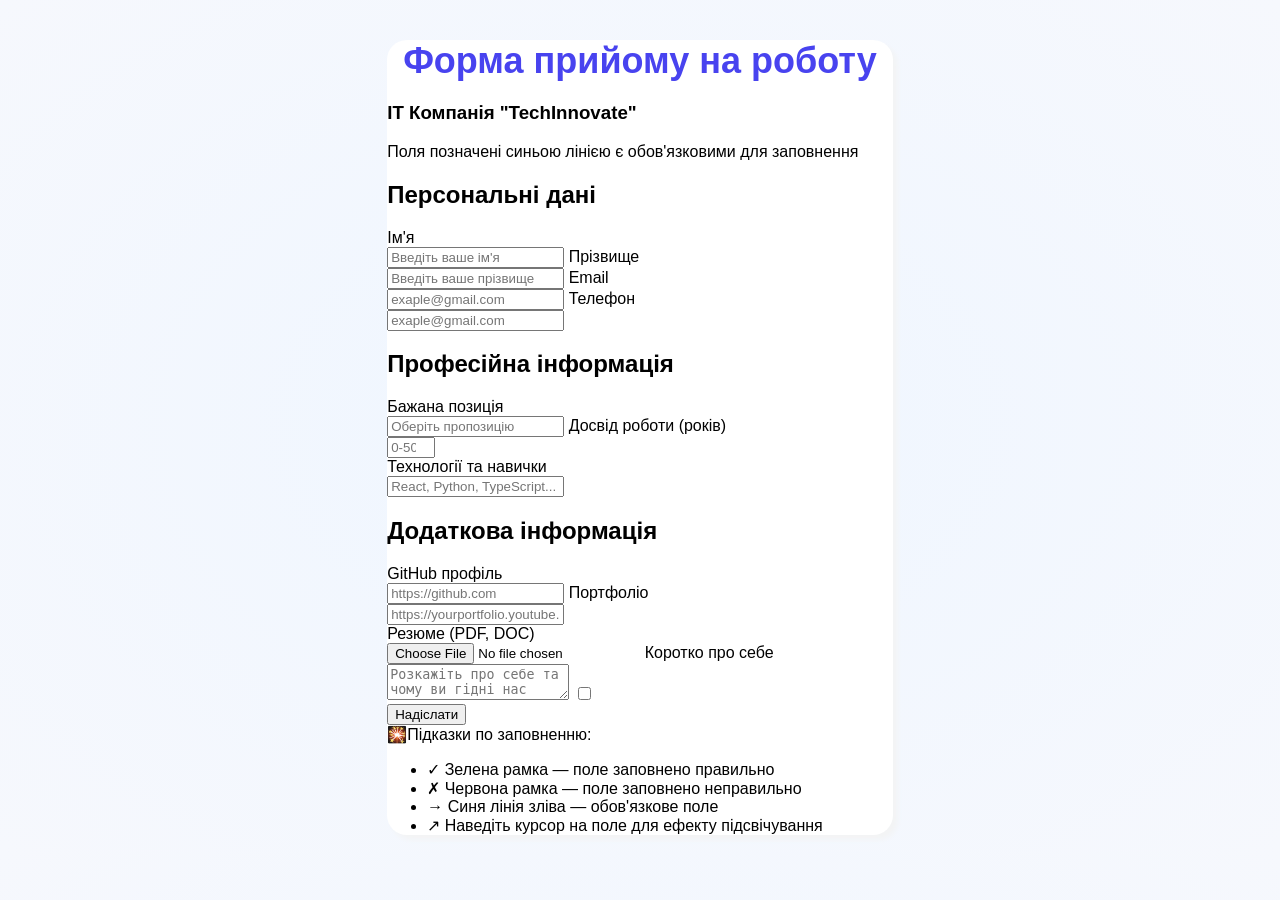
==== CW_less15/index.html @ 41fa4157 "Add files via upload" ====
<!DOCTYPE html>
<html lang="en">
<head>
    <meta charset="UTF-8">
    <title>Title</title>
    <link type = "text/css" href = "style/style.css" rel = "stylesheet">
    <meta name = "viewport" content = "width = device-width, initial-scale = 1">
</head>
<body>
<div class = "wrapper">
    <header>
        <h1>Форма прийому на роботу</h1>
        <h3>ІТ Компанія "TechInnovate"</h3>
        <p>Поля позначені синьою лінією є обов'язковими для заповнення</p>
    </header>
    <main>
        <form class = "person-infa">
            <h2>Персональні дані</h2>
            <label>
                Ім'я<br>
                <input type="text" name = "name" placeholder="Введіть ваше ім'я" required>
            </label>
            <label>
                Прізвище<br>
                <input type = "text" name = "name" placeholder = "Введіть ваше прізвище" required>
            </label>
            <label>
                Email<br>
                <input type = "email" name = "name" placeholder = "exaple@gmail.com" required>
            </label>
            <label>
                Телефон <br>
                <input type = "tel" name = "name" placeholder = "exaple@gmail.com" required>
            </label>
        </form>
        <form class = "profesion-infa">
            <h2>Професійна інформація</h2>
            <div>
                <label>
                    Бажана позиція<br>
                    <input type="text" name = "name" placeholder="Оберіть пропозицію" required>
                </label>
                <label>
                    Досвід роботи (років)<br>
                    <input type = "number" name = "name" min = "0" max = "50" placeholder = "0-50" required>
                </label>
            </div>
            <label>
                Технології та навички<br>
                <input type = "email" name = "name" placeholder = "React, Python, TypeScript..." required>
            </label>
        </form>
        <form class = "extra-infa">
            <h2>Додаткова інформація</h2>
            <div>
                <label>
                    GitHub профіль<br>
                    <input type="text" name = "name" placeholder="https://github.com" >
                </label>
                <label>
                    Портфоліо<br>
                    <input type = "text" name = "name" placeholder = "https://yourportfolio.youtube.com">
                </label>
            </div>
            <label>
                Резюме (PDF, DOC)<br>
                <input type = "file" name = "name" placeholder = "Вибрати файл" required>
            </label>
            <label>
                Коротко про себе<br>
                <textarea name = "name" placeholder = "Розкажіть про себе та чому ви гідні нас" required></textarea>
            </label>
            <label>
                <input type = "checkbox" name = "name" placeholder = "Я даю згоду на обробку персональних даних та підтверджую, що вся надана інформація є достовірною" required>
            </label>
        </form>
        <button type = "submit">Надіслати</button>
    </main>
    <footer>🎇<span>Підказки по заповненню:</span>
        <ul>
            <li>✓ Зелена рамка — поле заповнено правильно</li>
            <li>✗ Червона рамка — поле заповнено неправильно</li>
            <li>→ Синя лінія зліва — обов'язкове поле</li>
            <li>↗ Наведіть курсор на поле для ефекту підсвічування</li>
        </ul>
    </footer>
</div>
</body>
</html>
---- CW_less15/style/style.css ----
.wrapper{
    max-width: 800px;
    width: 40%;
    margin: 0 auto;
    box-shadow: 5px 5px 5px #f3f4f5;
    background: #fff;
    border-radius: 20px;
}
html{
    background: radial-gradient(#eff6ff, #f6f8fd);
    font-family: SansSerif, sans-serif;
}
h1{
    text-align: center;
    font-size: 36px;
    font-weight: 550;
    color: #4843ef;
    margin: 40px 0 20px 0;
}
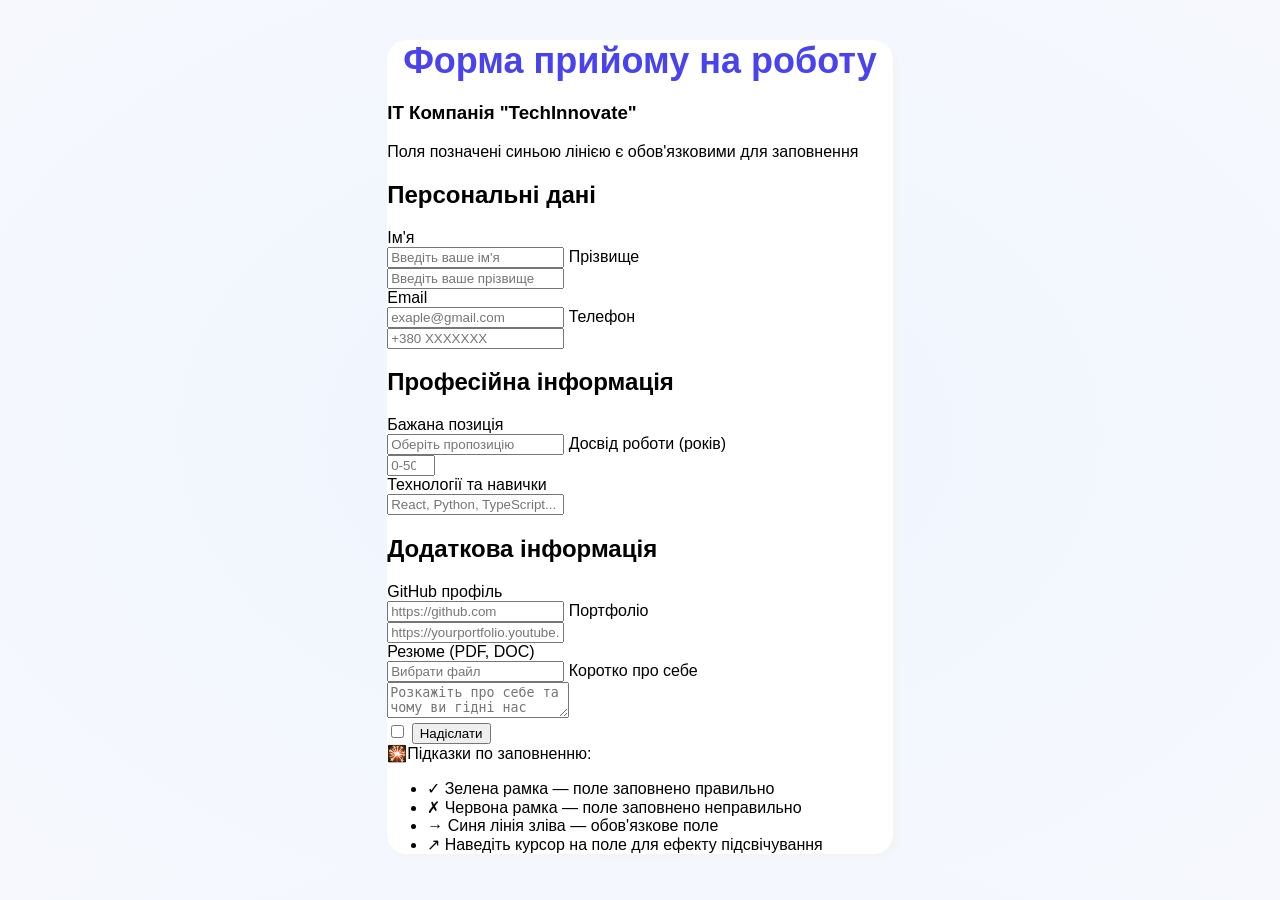
==== commit 97c4f549: "Update index.html" ====
--- a/CW_less15/index.html
+++ b/CW_less15/index.html
@@ -16,43 +16,47 @@
     <main>
         <form class = "person-infa">
             <h2>Персональні дані</h2>
-            <label>
-                Ім'я<br>
-                <input type="text" name = "name" placeholder="Введіть ваше ім'я" required>
-            </label>
-            <label>
-                Прізвище<br>
-                <input type = "text" name = "name" placeholder = "Введіть ваше прізвище" required>
-            </label>
-            <label>
-                Email<br>
-                <input type = "email" name = "name" placeholder = "exaple@gmail.com" required>
-            </label>
-            <label>
-                Телефон <br>
-                <input type = "tel" name = "name" placeholder = "exaple@gmail.com" required>
-            </label>
+            <div class = "form-group">
+                <label>
+                    Ім'я<br>
+                    <input type="text" name = "name" placeholder="Введіть ваше ім'я" required>
+                </label>
+                <label>
+                    Прізвище<br>
+                    <input type = "text" name = "name" placeholder = "Введіть ваше прізвище" required>
+                </label>
+            </div>
+            <div class = "form-group">
+                <label>
+                    Email<br>
+                    <input type = "email" name = "name" placeholder = "exaple@gmail.com" required>
+                </label>
+                <label>
+                    Телефон <br>
+                    <input type = "tel" name = "name" placeholder = "+380 XXXXXXX" required>
+                </label>
+            </div>
         </form>
         <form class = "profesion-infa">
             <h2>Професійна інформація</h2>
-            <div>
-                <label>
-                    Бажана позиція<br>
-                    <input type="text" name = "name" placeholder="Оберіть пропозицію" required>
-                </label>
-                <label>
-                    Досвід роботи (років)<br>
-                    <input type = "number" name = "name" min = "0" max = "50" placeholder = "0-50" required>
-                </label>
+            <div class = "form-group">
+                    <label>
+                        Бажана позиція<br>
+                        <input class = "desire" type="text" name = "name" placeholder="Оберіть пропозицію" required>
+                    </label>
+                    <label>
+                        Досвід роботи (років)<br>
+                        <input type = "number" name = "name" min = "0" max = "50" placeholder = "0-50" required>
+                    </label>
             </div>
             <label>
                 Технології та навички<br>
-                <input type = "email" name = "name" placeholder = "React, Python, TypeScript..." required>
+                <input class = "technologie-skills" type = "email" name = "name" placeholder = "React, Python, TypeScript..." required>
             </label>
         </form>
         <form class = "extra-infa">
             <h2>Додаткова інформація</h2>
-            <div>
+            <div class = "form-group">
                 <label>
                     GitHub профіль<br>
                     <input type="text" name = "name" placeholder="https://github.com" >
@@ -64,16 +68,16 @@
             </div>
             <label>
                 Резюме (PDF, DOC)<br>
-                <input type = "file" name = "name" placeholder = "Вибрати файл" required>
+                <input class = "technologie-skills" = "file" name = "name" placeholder = "Вибрати файл" required>
             </label>
             <label>
                 Коротко про себе<br>
                 <textarea name = "name" placeholder = "Розкажіть про себе та чому ви гідні нас" required></textarea>
             </label>
-            <label>
-                <input type = "checkbox" name = "name" placeholder = "Я даю згоду на обробку персональних даних та підтверджую, що вся надана інформація є достовірною" required>
-            </label>
         </form>
+        <label>
+            <input type = "checkbox" name = "name" placeholder = "Я даю згоду на обробку персональних даних та підтверджую, що вся надана інформація є достовірною" required>
+        </label>
         <button type = "submit">Надіслати</button>
     </main>
     <footer>🎇<span>Підказки по заповненню:</span>
@@ -86,4 +90,4 @@
     </footer>
 </div>
 </body>
-</html>+</html>
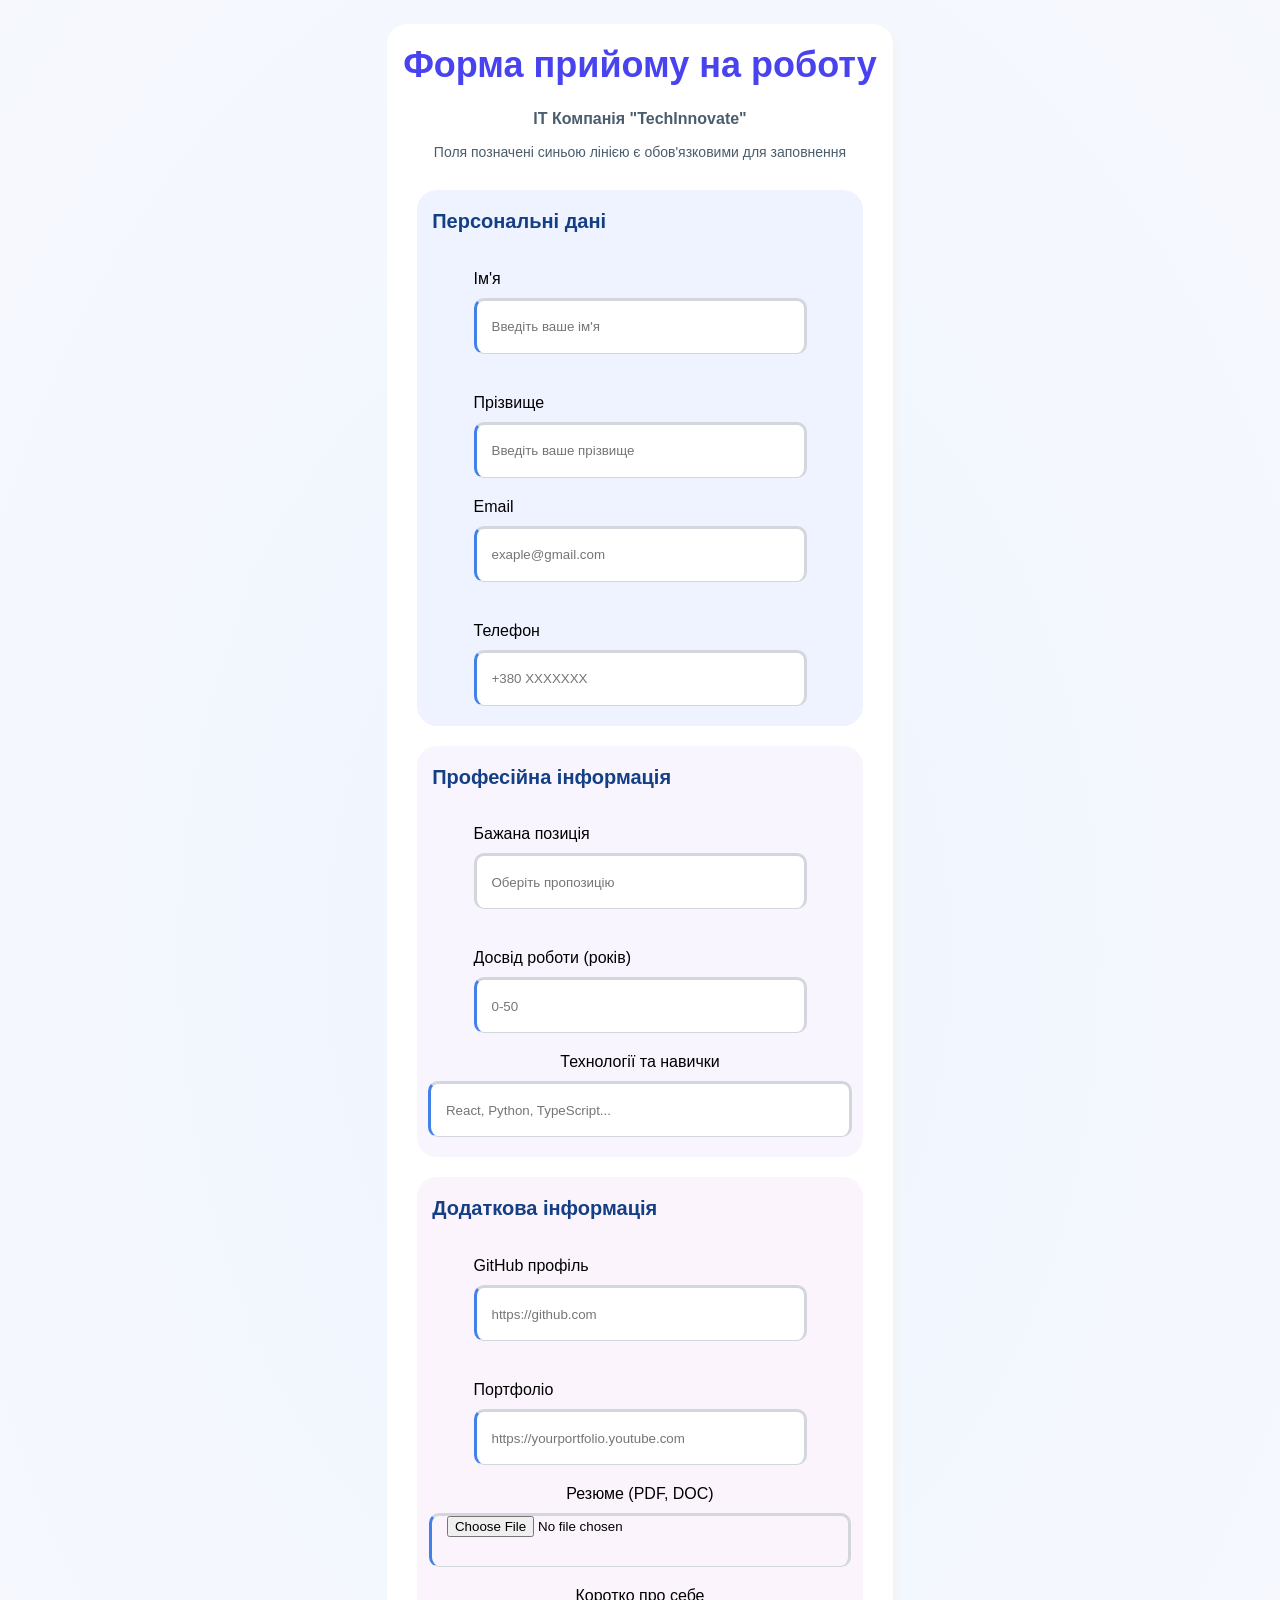
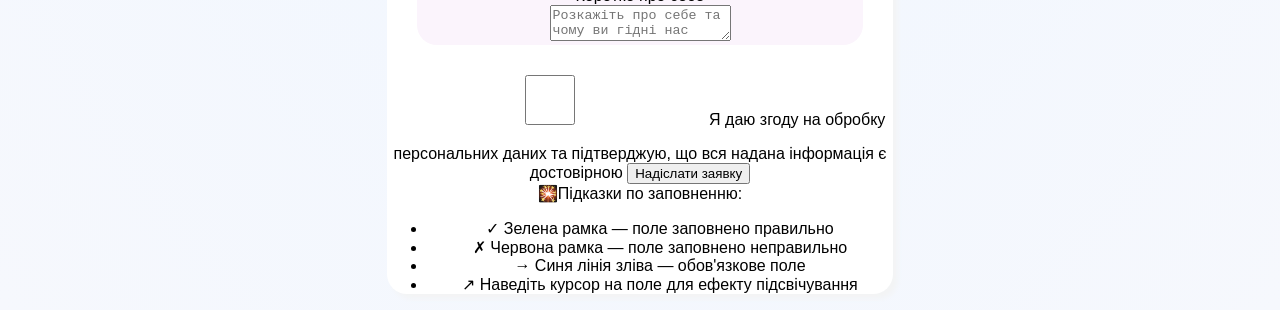
==== commit dc83ec95: "Update index.html" ====
--- a/CW_less15/index.html
+++ b/CW_less15/index.html
@@ -40,14 +40,14 @@
         <form class = "profesion-infa">
             <h2>Професійна інформація</h2>
             <div class = "form-group">
-                    <label>
-                        Бажана позиція<br>
-                        <input class = "desire" type="text" name = "name" placeholder="Оберіть пропозицію" required>
-                    </label>
-                    <label>
-                        Досвід роботи (років)<br>
-                        <input type = "number" name = "name" min = "0" max = "50" placeholder = "0-50" required>
-                    </label>
+                <label>
+                    Бажана позиція<br>
+                    <input class = "desire" type="text" name = "name" placeholder="Оберіть пропозицію" required>
+                </label>
+                <label>
+                    Досвід роботи (років)<br>
+                    <input type = "number" name = "name" min = "0" max = "50" placeholder = "0-50" required>
+                </label>
             </div>
             <label>
                 Технології та навички<br>
@@ -68,17 +68,18 @@
             </div>
             <label>
                 Резюме (PDF, DOC)<br>
-                <input class = "technologie-skills" = "file" name = "name" placeholder = "Вибрати файл" required>
+                <input class = "technologie-skills resume" type = "file" name = "name" placeholder = "Вибрати файл" required>
             </label>
             <label>
                 Коротко про себе<br>
                 <textarea name = "name" placeholder = "Розкажіть про себе та чому ви гідні нас" required></textarea>
             </label>
         </form>
-        <label>
-            <input type = "checkbox" name = "name" placeholder = "Я даю згоду на обробку персональних даних та підтверджую, що вся надана інформація є достовірною" required>
+        <label class="checkbox-label">
+            <input type="checkbox" name="name" required>
+            Я даю згоду на обробку персональних даних та підтверджую, що вся надана інформація є достовірною
         </label>
-        <button type = "submit">Надіслати</button>
+        <button type = "submit">Надіслати заявку</button>
     </main>
     <footer>🎇<span>Підказки по заповненню:</span>
         <ul>
--- a/CW_less15/style/style.css
+++ b/CW_less15/style/style.css
@@ -5,6 +5,7 @@
     box-shadow: 5px 5px 5px #f3f4f5;
     background: #fff;
     border-radius: 20px;
+    text-align: center;
 }
 html{
     background: radial-gradient(#eff6ff, #f6f8fd);
@@ -15,5 +16,62 @@
     font-size: 36px;
     font-weight: 550;
     color: #4843ef;
-    margin: 40px 0 20px 0;
-}+    padding: 20px 0 0 0;
+}
+h3{
+    color: #4a5d6d;
+    font-size: 16px;
+ }
+p{
+    color: #4a5d6d;
+    font-size: 14px;
+    margin-bottom: 30px;
+}
+.person-infa{
+    background: #eff3ff;
+    border-radius: 20px;
+    margin: 0 30px 20px 30px;
+}
+h2{
+    color: #143f84;
+    font-size: 20px;
+    text-align: start;
+    padding: 20px 0 20px 15px;
+}
+.form-group{
+    display: flex;
+    flex-direction: row;
+    flex-wrap: wrap;
+    justify-content: center;
+    gap: 20px
+}
+.profesion-infa{
+    background: #f8f5ff;
+    border-radius: 20px;
+    margin: 0 30px 20px 30px;
+}
+.extra-infa{
+    background: #fbf4fc;
+    border-radius: 20px;
+    margin: 0 30px 20px 30px;
+}
+input{
+    height: 50px;
+    width: 310px;
+    margin: 10px 0 20px 0;
+    border-radius: 10px;
+    border-left: #4381e8 solid 3px;
+    border-bottom: 1px solid #d3d7db;
+    border-right: 3px solid #d3d7db;
+    border-top: 3px solid #d3d7db;
+    padding-left: 15px;
+}
+label{
+    text-align: start;
+}
+.desire{
+    border-left: #d3d7db solid 3px;
+}
+.technologie-skills{
+    width: 90%;
+}
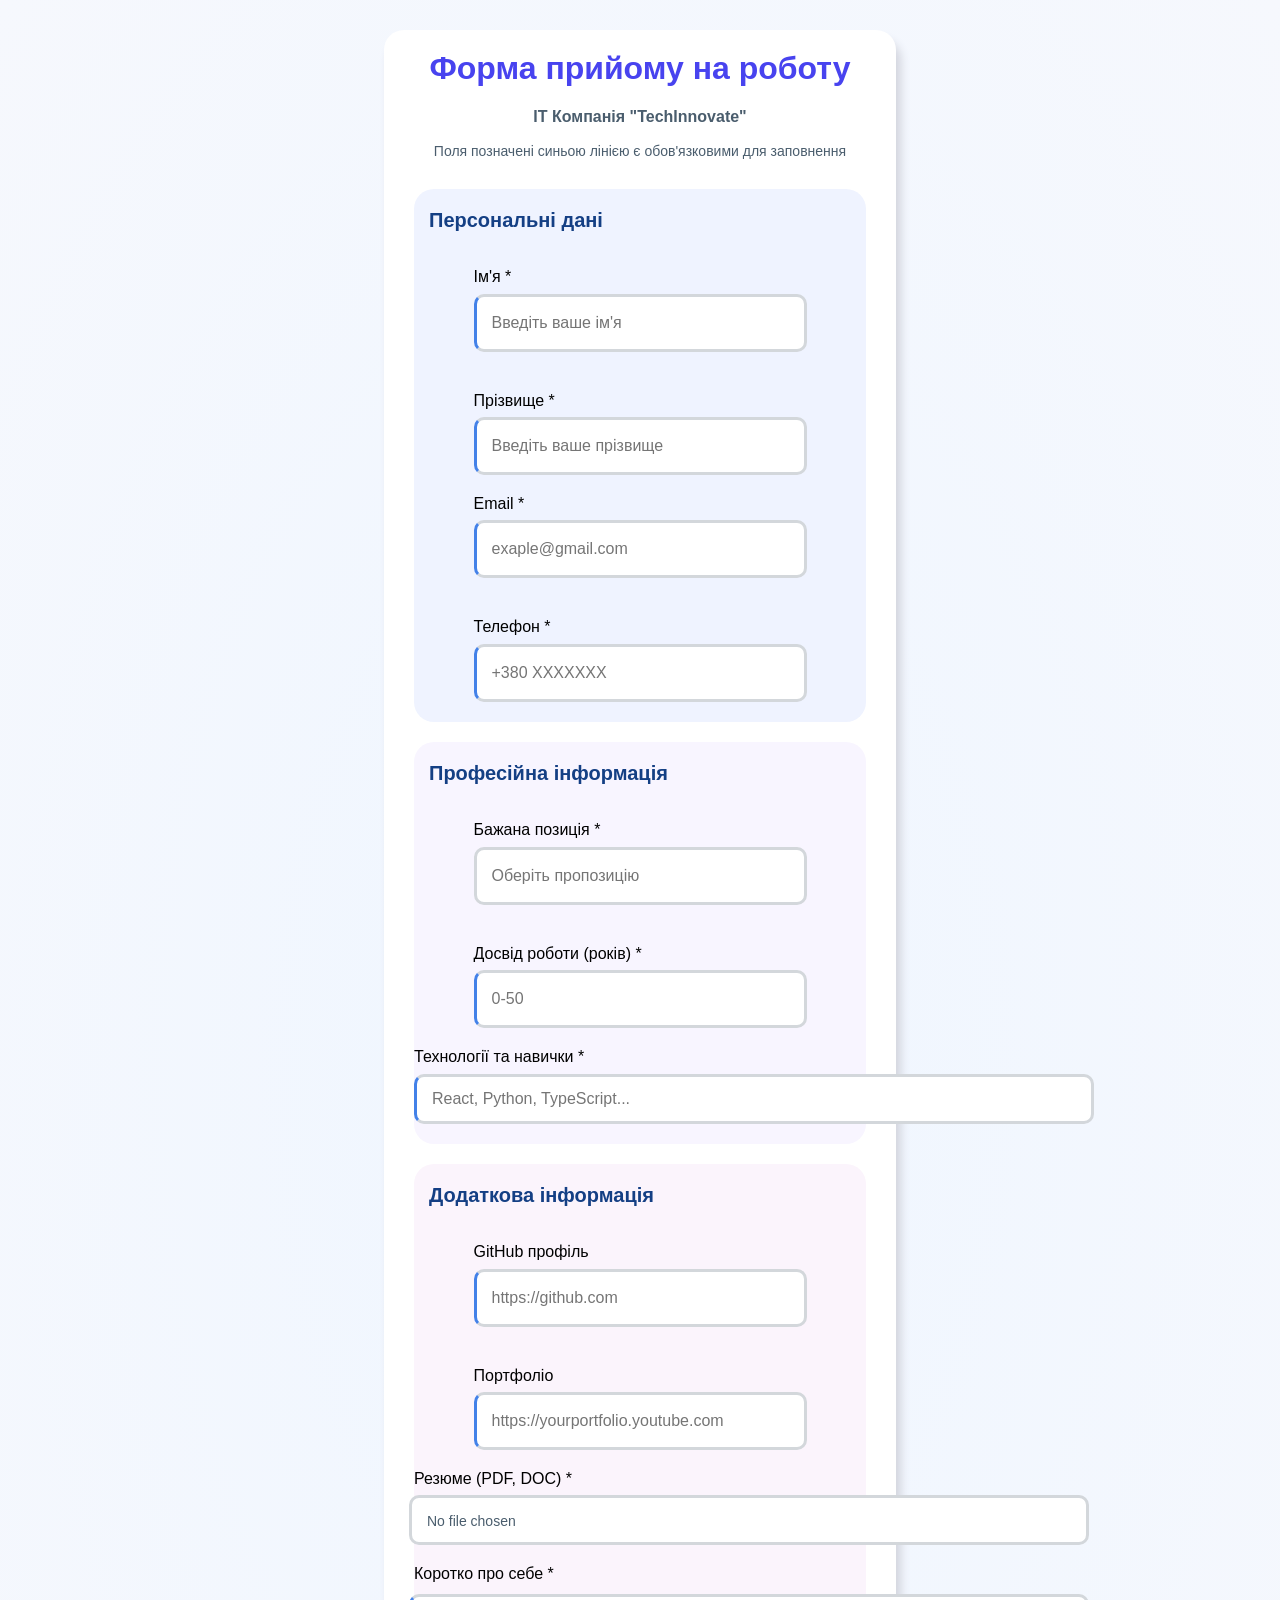
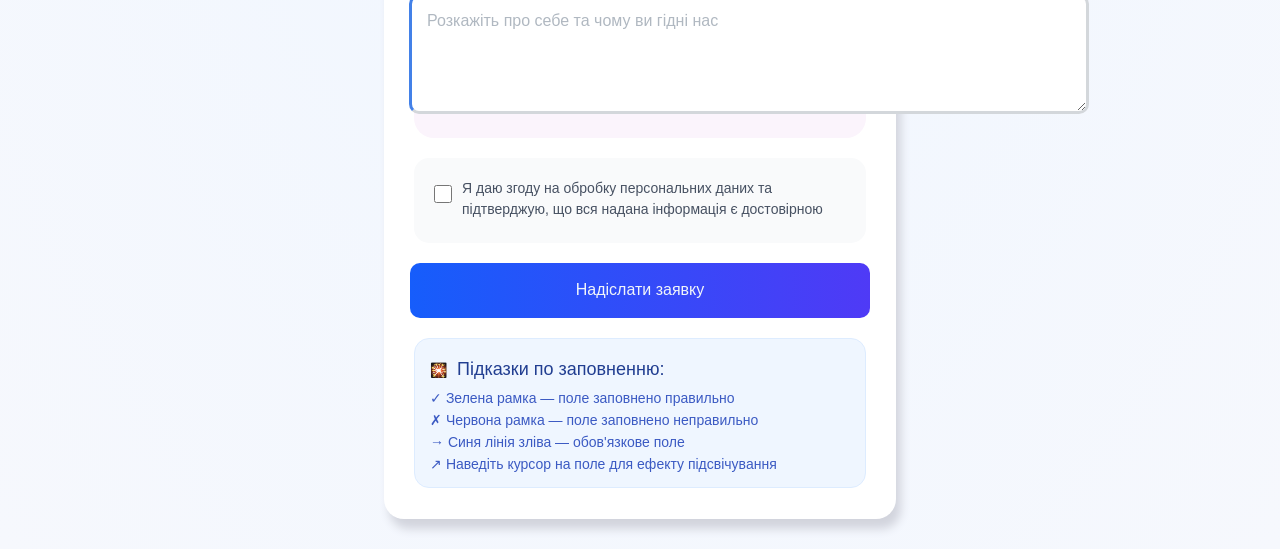
==== commit 802f414e: "Update index.html" ====
--- a/CW_less15/index.html
+++ b/CW_less15/index.html
@@ -4,6 +4,7 @@
     <meta charset="UTF-8">
     <title>Title</title>
     <link type = "text/css" href = "style/style.css" rel = "stylesheet">
+    <link rel = "stylesheet" href = "style/normalizer.css">
     <meta name = "viewport" content = "width = device-width, initial-scale = 1">
 </head>
 <body>
@@ -18,21 +19,21 @@
             <h2>Персональні дані</h2>
             <div class = "form-group">
                 <label>
-                    Ім'я<br>
+                    Ім'я *<br>
                     <input type="text" name = "name" placeholder="Введіть ваше ім'я" required>
                 </label>
                 <label>
-                    Прізвище<br>
+                    Прізвище *<br>
                     <input type = "text" name = "name" placeholder = "Введіть ваше прізвище" required>
                 </label>
             </div>
             <div class = "form-group">
                 <label>
-                    Email<br>
+                    Email *<br>
                     <input type = "email" name = "name" placeholder = "exaple@gmail.com" required>
                 </label>
                 <label>
-                    Телефон <br>
+                    Телефон *<br>
                     <input type = "tel" name = "name" placeholder = "+380 XXXXXXX" required>
                 </label>
             </div>
@@ -41,16 +42,16 @@
             <h2>Професійна інформація</h2>
             <div class = "form-group">
                 <label>
-                    Бажана позиція<br>
+                    Бажана позиція *<br>
                     <input class = "desire" type="text" name = "name" placeholder="Оберіть пропозицію" required>
                 </label>
                 <label>
-                    Досвід роботи (років)<br>
+                    Досвід роботи (років) *<br>
                     <input type = "number" name = "name" min = "0" max = "50" placeholder = "0-50" required>
                 </label>
             </div>
-            <label>
-                Технології та навички<br>
+            <label class = "label">
+                Технології та навички *<br>
                 <input class = "technologie-skills" type = "email" name = "name" placeholder = "React, Python, TypeScript..." required>
             </label>
         </form>
@@ -66,13 +67,13 @@
                     <input type = "text" name = "name" placeholder = "https://yourportfolio.youtube.com">
                 </label>
             </div>
-            <label>
-                Резюме (PDF, DOC)<br>
+            <label class = "label">
+                Резюме (PDF, DOC) *<br>
                 <input class = "technologie-skills resume" type = "file" name = "name" placeholder = "Вибрати файл" required>
             </label>
-            <label>
-                Коротко про себе<br>
-                <textarea name = "name" placeholder = "Розкажіть про себе та чому ви гідні нас" required></textarea>
+            <label class = "label">
+                Коротко про себе *<br>
+                <textarea class = "about" name = "name" placeholder = "Розкажіть про себе та чому ви гідні нас" required></textarea>
             </label>
         </form>
         <label class="checkbox-label">
--- a/CW_less15/style/style.css
+++ b/CW_less15/style/style.css
@@ -1,13 +1,220 @@
+/*.wrapper{*/
+/*    max-width: 800px;*/
+/*    width: 40%;*/
+/*    margin: 30px auto 30px auto;*/
+/*    box-shadow: 5px 10px 10px #d2d4dd;*/
+/*    background: #fff;*/
+/*    border-radius: 20px;*/
+/*    text-align: center;*/
+/*    padding-bottom: 1px;*/
+/*}*/
+/*html{*/
+/*    background: radial-gradient(#eff6ff, #f6f8fd);*/
+/*    font-family: SansSerif, sans-serif;*/
+/*}*/
+/*h1{*/
+/*    text-align: center;*/
+/*    font-size: 36px;*/
+/*    font-weight: 550;*/
+/*    color: #4843ef;*/
+/*    padding: 20px 0 0 0;*/
+/*}*/
+/*h3{*/
+/*    color: #4a5d6d;*/
+/*    font-size: 16px;*/
+/*}*/
+/*p{*/
+/*    color: #4a5d6d;*/
+/*    font-size: 14px;*/
+/*    margin-bottom: 30px;*/
+/*}*/
+/*.person-infa{*/
+/*    background: #eff3ff;*/
+/*    border-radius: 20px;*/
+/*    margin: 0 30px 20px 30px !important*/
+/*}*/
+/*h2{*/
+/*    color: #143f84;*/
+/*    font-size: 20px;*/
+/*    text-align: start;*/
+/*    padding: 20px 0 20px 15px;*/
+/*}*/
+/*.form-group{*/
+/*    display: flex;*/
+/*    flex-direction: row;*/
+/*    flex-wrap: wrap;*/
+/*    justify-content: center;*/
+/*    gap: 20px*/
+/*}*/
+/*.profesion-infa{*/
+/*    background: #f8f5ff;*/
+/*    border-radius: 20px;*/
+/*    margin: 0 30px 20px 30px;*/
+/*}*/
+/*.extra-infa{*/
+/*    background: #fbf4fc;*/
+/*    border-radius: 20px;*/
+/*    margin: 0 30px 20px 30px;*/
+
+/*}*/
+/*.label{*/
+/*    display: block;*/
+/*    margin: 0 auto 0 auto;*/
+/*    width: 670px !important;*/
+/*}*/
+/*.about{*/
+/*    width: 680px !important;*/
+/*    margin-left: -5px !important;*/
+/*}*/
+/*input{*/
+/*    height: 50px;*/
+/*    width: 310px;*/
+/*    margin: 7px 0 20px 0 !important;*/
+/*    border-radius: 10px;*/
+/*    border-left: #4381e8 solid 3px;*/
+/*    border-bottom: 3px solid #d3d7db;*/
+/*    border-right: 3px solid #d3d7db;*/
+/*    border-top: 3px solid #d3d7db;*/
+/*    padding-left: 15px;*/
+/*}*/
+/*label{*/
+/*    text-align: start;*/
+/*}*/
+/*.desire{*/
+/*    border-left: #d3d7db solid 3px;*/
+/*}*/
+/*.technologie-skills{*/
+/*    width: 680px;*/
+/*    box-sizing: border-box;*/
+/*}*/
+/*.resume{*/
+/*    background: #ffffff;*/
+/*    border: 3px solid #d3d7db;*/
+/*    border-radius: 10px;*/
+/*    height: 50px;*/
+/*    width: 680px;*/
+/*    margin-left: -5px !important;*/
+/*    padding: 15px 15px;*/
+/*    cursor: pointer;*/
+/*    color: #4a5d6d;*/
+/*    font-size: 14px;*/
+/*    box-sizing: border-box;*/
+/*}*/
+/*textarea{*/
+/*    width: 90%;*/
+/*    min-height: 120px;*/
+/*    margin: 10px 0 20px 0 !important;*/
+/*    border-radius: 10px;*/
+/*    border-left: #4381e8 solid 3px;*/
+/*    border-bottom: 3px solid #d3d7db;*/
+/*    border-right: 3px solid #d3d7db;*/
+/*    border-top: 3px solid #d3d7db;*/
+/*    padding: 15px;*/
+/*    font-family: SansSerif, sans-serif;*/
+/*    font-size: 14px;*/
+/*    color: #4a5d6d;*/
+/*    resize: vertical;*/
+/*    box-sizing: border-box;*/
+/*    background: #ffffff;*/
+/*}*/
+/*textarea::placeholder{*/
+/*    color: #b0b8c1;*/
+/*}*/
+/*input[type="file"]::file-selector-button{*/
+/*    display: none;*/
+/*    align-items: center;*/
+/*}*/
+/*.checkbox-label{*/
+/*    display: flex;*/
+/*    align-items: flex-start;*/
+/*    gap: 10px;*/
+/*    border-radius: 15px;*/
+/*    margin: 0 30px 20px 30px;*/
+/*    padding: 20px;*/
+/*    text-align: start;*/
+/*    font-size: 14px;*/
+/*    color: #475162;*/
+/*    background: #f9fafb;*/
+/*    line-height: 1.5;*/
+/*}*/
+/*input[type="checkbox"]{*/
+/*    width: 18px;*/
+/*    height: 18px;*/
+/*    min-width: 18px;*/
+/*    margin: 2px 0 0 0;*/
+/*    border: 2px solid #d3d7db;*/
+/*    border-radius: 4px;*/
+/*    cursor: pointer;*/
+/*    accent-color: #4381e8;*/
+/*}*/
+/*button{*/
+/*    width: 90%;*/
+/*    background: linear-gradient(90deg, #165dfb, #4f3af6);*/
+/*    color: #f1f5f9;*/
+/*    height: 55px;*/
+/*    border: none;*/
+/*    border-radius: 10px;*/
+/*    font-size: 16px;*/
+/*    margin-bottom: 20px !important;*/
+/*}*/
+/*footer{*/
+/*    background: #eff6ff;*/
+/*    border-radius: 15px;*/
+/*    margin: 0 30px 30px 30px;*/
+/*    padding: 20px 0 15px 15px;*/
+/*    text-align: start;*/
+/*    font-size: 14px;*/
+/*    color: #4a5d6d;*/
+/*    border: 1px solid #ddecff;*/
+/*}*/
+/*footer span{*/
+/*    font-size: 18px;*/
+/*    font-weight: 400;*/
+/*    color: #213e91;*/
+/*    margin-left: 10px;*/
+/*}*/
+/*footer ul{*/
+/*    list-style: none;*/
+/*    padding: 10px 0 0 0;*/
+/*    margin: 0;*/
+/*    display: flex;*/
+/*    flex-direction: column;*/
+/*    gap: 6px;*/
+/*}*/
+/*footer ul li{*/
+/*    color: #3b5ac3;*/
+/*    font-size: 14px;*/
+/*}*/
+/*input:focus{*/
+/*    outline: none;*/
+/*    border: 2px solid #4381e8;*/
+/*    box-shadow: 0 0 0 3px rgba(67, 129, 232, 0.15);*/
+/*    transform: translateY(-1px);*/
+/*}*/
+/*textarea:focus{*/
+/*    outline: none;*/
+/*    border: 2px solid #4381e8;*/
+/*    box-shadow: 0 0 0 3px rgba(67, 129, 232, 0.15);*/
+/*    transform: translateY(-1px);*/
+/*}*/
+/*button:hover{*/
+/*    outline: none;*/
+/*    box-shadow: 0 1px 10px #4381e8;*/
+/*    transform: translateY(-2px);*/
+/*}*/
 .wrapper{
     max-width: 800px;
     width: 40%;
-    margin: 0 auto;
-    box-shadow: 5px 5px 5px #f3f4f5;
+    margin: 30px auto 30px auto;
+    -webkit-box-shadow: 5px 10px 10px #d2d4dd;
+    box-shadow: 5px 10px 10px #d2d4dd;
     background: #fff;
     border-radius: 20px;
     text-align: center;
+    padding-bottom: 1px;
 }
 html{
+    background: -o-radial-gradient(#eff6ff, #f6f8fd);
     background: radial-gradient(#eff6ff, #f6f8fd);
     font-family: SansSerif, sans-serif;
 }
@@ -21,7 +228,7 @@
 h3{
     color: #4a5d6d;
     font-size: 16px;
- }
+}
 p{
     color: #4a5d6d;
     font-size: 14px;
@@ -30,7 +237,7 @@
 .person-infa{
     background: #eff3ff;
     border-radius: 20px;
-    margin: 0 30px 20px 30px;
+    margin: 0 30px 20px 30px !important
 }
 h2{
     color: #143f84;
@@ -39,9 +246,17 @@
     padding: 20px 0 20px 15px;
 }
 .form-group{
+    display: -webkit-box;
+    display: -ms-flexbox;
     display: flex;
+    -webkit-box-orient: horizontal;
+    -webkit-box-direction: normal;
+    -ms-flex-direction: row;
     flex-direction: row;
+    -ms-flex-wrap: wrap;
     flex-wrap: wrap;
+    -webkit-box-pack: center;
+    -ms-flex-pack: center;
     justify-content: center;
     gap: 20px
 }
@@ -54,14 +269,24 @@
     background: #fbf4fc;
     border-radius: 20px;
     margin: 0 30px 20px 30px;
+
+}
+.label{
+    display: block;
+    margin: 0 auto 0 auto;
+    width: 670px !important;
+}
+.about{
+    width: 680px !important;
+    margin-left: -5px !important;
 }
 input{
     height: 50px;
     width: 310px;
-    margin: 10px 0 20px 0;
+    margin: 7px 0 20px 0 !important;
     border-radius: 10px;
     border-left: #4381e8 solid 3px;
-    border-bottom: 1px solid #d3d7db;
+    border-bottom: 3px solid #d3d7db;
     border-right: 3px solid #d3d7db;
     border-top: 3px solid #d3d7db;
     padding-left: 15px;
@@ -73,5 +298,163 @@
     border-left: #d3d7db solid 3px;
 }
 .technologie-skills{
+    width: 680px;
+    -webkit-box-sizing: border-box;
+    box-sizing: border-box;
+}
+.resume{
+    background: #ffffff;
+    border: 3px solid #d3d7db;
+    border-radius: 10px;
+    height: 50px;
+    width: 680px;
+    margin-left: -5px !important;
+    padding: 15px 15px;
+    cursor: pointer;
+    color: #4a5d6d;
+    font-size: 14px;
+    -webkit-box-sizing: border-box;
+    box-sizing: border-box;
+}
+textarea{
     width: 90%;
-}
+    min-height: 120px;
+    margin: 10px 0 20px 0 !important;
+    border-radius: 10px;
+    border-left: #4381e8 solid 3px;
+    border-bottom: 3px solid #d3d7db;
+    border-right: 3px solid #d3d7db;
+    border-top: 3px solid #d3d7db;
+    padding: 15px;
+    font-family: SansSerif, sans-serif;
+    font-size: 14px;
+    color: #4a5d6d;
+    resize: vertical;
+    -webkit-box-sizing: border-box;
+    box-sizing: border-box;
+    background: #ffffff;
+}
+textarea::-webkit-input-placeholder{
+    color: #b0b8c1;
+}
+textarea::-moz-placeholder{
+    color: #b0b8c1;
+}
+textarea:-ms-input-placeholder{
+    color: #b0b8c1;
+}
+textarea::-ms-input-placeholder{
+    color: #b0b8c1;
+}
+textarea::placeholder{
+    color: #b0b8c1;
+}
+input[type="file"]::-webkit-file-upload-button{
+    display: none;
+    -webkit-box-align: center;
+    align-items: center;
+}
+input[type="file"]::file-selector-button{
+    display: none;
+    -webkit-box-align: center;
+    -ms-flex-align: center;
+    align-items: center;
+}
+.checkbox-label{
+    display: -webkit-box;
+    display: -ms-flexbox;
+    display: flex;
+    -webkit-box-align: start;
+    -ms-flex-align: start;
+    align-items: flex-start;
+    gap: 10px;
+    border-radius: 15px;
+    margin: 0 30px 20px 30px;
+    padding: 20px;
+    text-align: start;
+    font-size: 14px;
+    color: #475162;
+    background: #f9fafb;
+    line-height: 1.5;
+}
+input[type="checkbox"]{
+    width: 18px;
+    height: 18px;
+    min-width: 18px;
+    margin: 2px 0 0 0;
+    border: 2px solid #d3d7db;
+    border-radius: 4px;
+    cursor: pointer;
+    accent-color: #4381e8;
+}
+button{
+    width: 90%;
+    background: -webkit-gradient(linear, left top, right top, from(#165dfb), to(#4f3af6));
+    background: -o-linear-gradient(left, #165dfb, #4f3af6);
+    background: linear-gradient(90deg, #165dfb, #4f3af6);
+    color: #f1f5f9;
+    height: 55px;
+    border: none;
+    border-radius: 10px;
+    font-size: 16px;
+    margin-bottom: 20px !important;
+}
+footer{
+    background: #eff6ff;
+    border-radius: 15px;
+    margin: 0 30px 30px 30px;
+    padding: 20px 0 15px 15px;
+    text-align: start;
+    font-size: 14px;
+    color: #4a5d6d;
+    border: 1px solid #ddecff;
+}
+footer span{
+    font-size: 18px;
+    font-weight: 400;
+    color: #213e91;
+    margin-left: 10px;
+}
+footer ul{
+    list-style: none;
+    padding: 10px 0 0 0;
+    margin: 0;
+    display: -webkit-box;
+    display: -ms-flexbox;
+    display: flex;
+    -webkit-box-orient: vertical;
+    -webkit-box-direction: normal;
+    -ms-flex-direction: column;
+    flex-direction: column;
+    gap: 6px;
+}
+footer ul li{
+    color: #3b5ac3;
+    font-size: 14px;
+}
+input:focus{
+    outline: none;
+    border: 2px solid #4381e8;
+    -webkit-box-shadow: 0 0 0 3px rgba(67, 129, 232, 0.15);
+    box-shadow: 0 0 0 3px rgba(67, 129, 232, 0.15);
+    -webkit-transform: translateY(-1px);
+    -ms-transform: translateY(-1px);
+    transform: translateY(-1px);
+}
+textarea:focus{
+    outline: none;
+    border: 2px solid #4381e8;
+    -webkit-box-shadow: 0 0 0 3px rgba(67, 129, 232, 0.15);
+    box-shadow: 0 0 0 3px rgba(67, 129, 232, 0.15);
+    -webkit-transform: translateY(-1px);
+    -ms-transform: translateY(-1px);
+    transform: translateY(-1px);
+}
+button:hover{
+    outline: none;
+    -webkit-box-shadow: 0 1px 10px #4381e8;
+    box-shadow: 0 1px 10px #4381e8;
+    -webkit-transform: translateY(-2px);
+    -ms-transform: translateY(-2px);
+    transform: translateY(-2px);
+}
--- a/CW_less15/style/normalizer.css
+++ b/CW_less15/style/normalizer.css
@@ -0,0 +1,349 @@
+/*! normalize.css v8.0.1 | MIT License | github.com/necolas/normalize.css */
+
+/* Document
+   ========================================================================== */
+
+/**
+ * 1. Correct the line height in all browsers.
+ * 2. Prevent adjustments of font size after orientation changes in iOS.
+ */
+
+html {
+    line-height: 1.15; /* 1 */
+    -webkit-text-size-adjust: 100%; /* 2 */
+}
+
+/* Sections
+   ========================================================================== */
+
+/**
+ * Remove the margin in all browsers.
+ */
+
+body {
+    margin: 0;
+}
+
+/**
+ * Render the `main` element consistently in IE.
+ */
+
+main {
+    display: block;
+}
+
+/**
+ * Correct the font size and margin on `h1` elements within `section` and
+ * `article` contexts in Chrome, Firefox, and Safari.
+ */
+
+h1 {
+    font-size: 2em;
+    margin: 0.67em 0;
+}
+
+/* Grouping content
+   ========================================================================== */
+
+/**
+ * 1. Add the correct box sizing in Firefox.
+ * 2. Show the overflow in Edge and IE.
+ */
+
+hr {
+    box-sizing: content-box; /* 1 */
+    height: 0; /* 1 */
+    overflow: visible; /* 2 */
+}
+
+/**
+ * 1. Correct the inheritance and scaling of font size in all browsers.
+ * 2. Correct the odd `em` font sizing in all browsers.
+ */
+
+pre {
+    font-family: monospace, monospace; /* 1 */
+    font-size: 1em; /* 2 */
+}
+
+/* Text-level semantics
+   ========================================================================== */
+
+/**
+ * Remove the gray background on active links in IE 10.
+ */
+
+a {
+    background-color: transparent;
+}
+
+/**
+ * 1. Remove the bottom border in Chrome 57-
+ * 2. Add the correct text decoration in Chrome, Edge, IE, Opera, and Safari.
+ */
+
+abbr[title] {
+    border-bottom: none; /* 1 */
+    text-decoration: underline; /* 2 */
+    text-decoration: underline dotted; /* 2 */
+}
+
+/**
+ * Add the correct font weight in Chrome, Edge, and Safari.
+ */
+
+b,
+strong {
+    font-weight: bolder;
+}
+
+/**
+ * 1. Correct the inheritance and scaling of font size in all browsers.
+ * 2. Correct the odd `em` font sizing in all browsers.
+ */
+
+code,
+kbd,
+samp {
+    font-family: monospace, monospace; /* 1 */
+    font-size: 1em; /* 2 */
+}
+
+/**
+ * Add the correct font size in all browsers.
+ */
+
+small {
+    font-size: 80%;
+}
+
+/**
+ * Prevent `sub` and `sup` elements from affecting the line height in
+ * all browsers.
+ */
+
+sub,
+sup {
+    font-size: 75%;
+    line-height: 0;
+    position: relative;
+    vertical-align: baseline;
+}
+
+sub {
+    bottom: -0.25em;
+}
+
+sup {
+    top: -0.5em;
+}
+
+/* Embedded content
+   ========================================================================== */
+
+/**
+ * Remove the border on images inside links in IE 10.
+ */
+
+img {
+    border-style: none;
+}
+
+/* Forms
+   ========================================================================== */
+
+/**
+ * 1. Change the font styles in all browsers.
+ * 2. Remove the margin in Firefox and Safari.
+ */
+
+button,
+input,
+optgroup,
+select,
+textarea {
+    font-family: inherit; /* 1 */
+    font-size: 100%; /* 1 */
+    line-height: 1.15; /* 1 */
+    margin: 0; /* 2 */
+}
+
+/**
+ * Show the overflow in IE.
+ * 1. Show the overflow in Edge.
+ */
+
+button,
+input { /* 1 */
+    overflow: visible;
+}
+
+/**
+ * Remove the inheritance of text transform in Edge, Firefox, and IE.
+ * 1. Remove the inheritance of text transform in Firefox.
+ */
+
+button,
+select { /* 1 */
+    text-transform: none;
+}
+
+/**
+ * Correct the inability to style clickable types in iOS and Safari.
+ */
+
+button,
+[type="button"],
+[type="reset"],
+[type="submit"] {
+    -webkit-appearance: button;
+}
+
+/**
+ * Remove the inner border and padding in Firefox.
+ */
+
+button::-moz-focus-inner,
+[type="button"]::-moz-focus-inner,
+[type="reset"]::-moz-focus-inner,
+[type="submit"]::-moz-focus-inner {
+    border-style: none;
+    padding: 0;
+}
+
+/**
+ * Restore the focus styles unset by the previous rule.
+ */
+
+button:-moz-focusring,
+[type="button"]:-moz-focusring,
+[type="reset"]:-moz-focusring,
+[type="submit"]:-moz-focusring {
+    outline: 1px dotted ButtonText;
+}
+
+/**
+ * Correct the padding in Firefox.
+ */
+
+fieldset {
+    padding: 0.35em 0.75em 0.625em;
+}
+
+/**
+ * 1. Correct the text wrapping in Edge and IE.
+ * 2. Correct the color inheritance from `fieldset` elements in IE.
+ * 3. Remove the padding so developers are not caught out when they zero out
+ *    `fieldset` elements in all browsers.
+ */
+
+legend {
+    box-sizing: border-box; /* 1 */
+    color: inherit; /* 2 */
+    display: table; /* 1 */
+    max-width: 100%; /* 1 */
+    padding: 0; /* 3 */
+    white-space: normal; /* 1 */
+}
+
+/**
+ * Add the correct vertical alignment in Chrome, Firefox, and Opera.
+ */
+
+progress {
+    vertical-align: baseline;
+}
+
+/**
+ * Remove the default vertical scrollbar in IE 10+.
+ */
+
+textarea {
+    overflow: auto;
+}
+
+/**
+ * 1. Add the correct box sizing in IE 10.
+ * 2. Remove the padding in IE 10.
+ */
+
+[type="checkbox"],
+[type="radio"] {
+    box-sizing: border-box; /* 1 */
+    padding: 0; /* 2 */
+}
+
+/**
+ * Correct the cursor style of increment and decrement buttons in Chrome.
+ */
+
+[type="number"]::-webkit-inner-spin-button,
+[type="number"]::-webkit-outer-spin-button {
+    height: auto;
+}
+
+/**
+ * 1. Correct the odd appearance in Chrome and Safari.
+ * 2. Correct the outline style in Safari.
+ */
+
+[type="search"] {
+    -webkit-appearance: textfield; /* 1 */
+    outline-offset: -2px; /* 2 */
+}
+
+/**
+ * Remove the inner padding in Chrome and Safari on macOS.
+ */
+
+[type="search"]::-webkit-search-decoration {
+    -webkit-appearance: none;
+}
+
+/**
+ * 1. Correct the inability to style clickable types in iOS and Safari.
+ * 2. Change font properties to `inherit` in Safari.
+ */
+
+::-webkit-file-upload-button {
+    -webkit-appearance: button; /* 1 */
+    font: inherit; /* 2 */
+}
+
+/* Interactive
+   ========================================================================== */
+
+/*
+ * Add the correct display in Edge, IE 10+, and Firefox.
+ */
+
+details {
+    display: block;
+}
+
+/*
+ * Add the correct display in all browsers.
+ */
+
+summary {
+    display: list-item;
+}
+
+/* Misc
+   ========================================================================== */
+
+/**
+ * Add the correct display in IE 10+.
+ */
+
+template {
+    display: none;
+}
+
+/**
+ * Add the correct display in IE 10.
+ */
+
+[hidden] {
+    display: none;
+}
